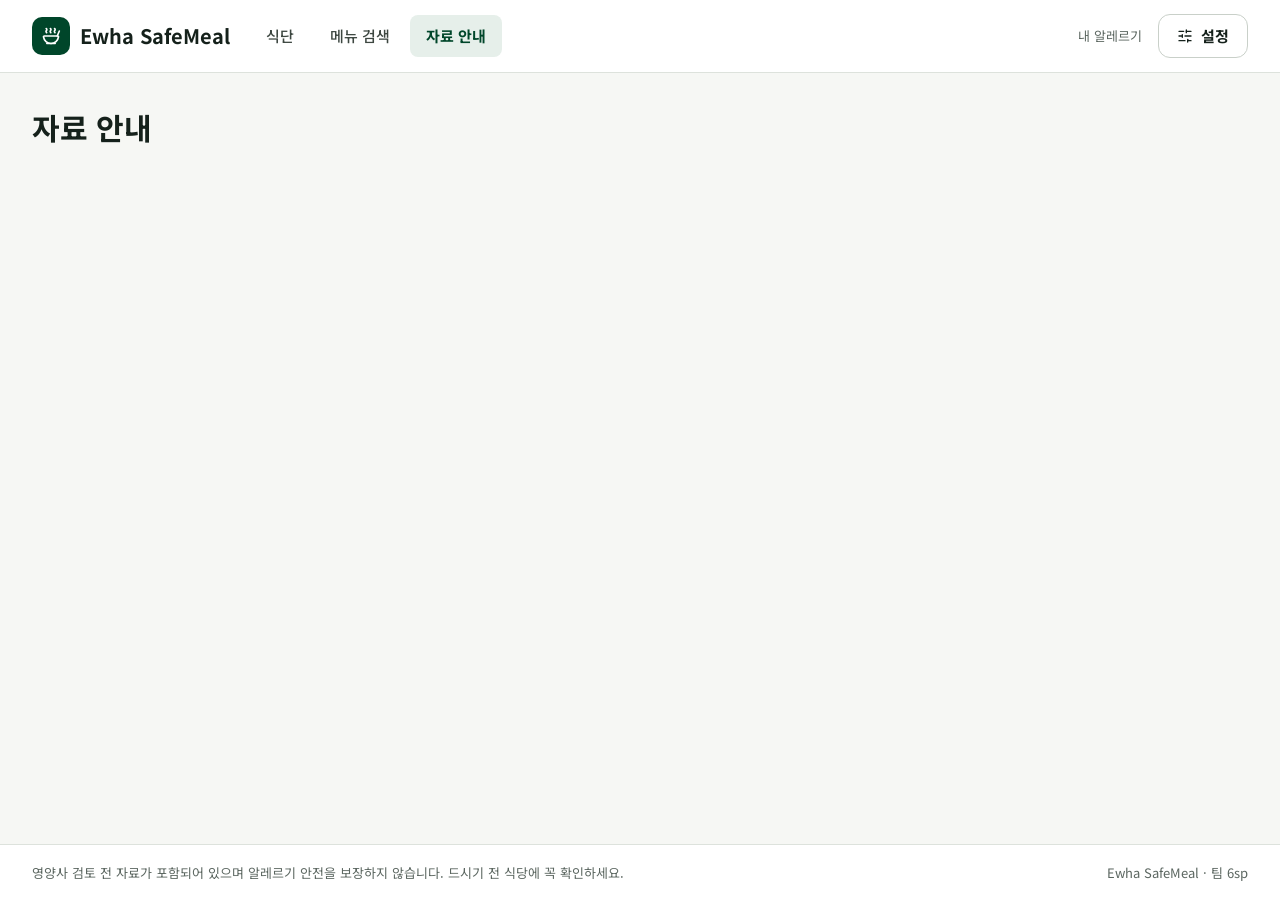
==== guide.html @ 63b0ab2f "feat: 공통 컴포넌트 및 페이지 기본 구조 추가" ====
<!DOCTYPE html>
<html lang="ko">
<head>
  <meta charset="UTF-8">
  <meta name="viewport" content="width=device-width, initial-scale=1.0">
  <title>자료 안내 | Ewha SafeMeal</title>
  <link rel="preconnect" href="https://fonts.googleapis.com">
  <link rel="preconnect" href="https://fonts.gstatic.com" crossorigin>
  <link href="https://fonts.googleapis.com/css2?family=Noto+Sans+KR:wght@400;500;700&display=swap" rel="stylesheet">
  <link rel="stylesheet" href="css/tokens.css">
  <link rel="stylesheet" href="css/base.css">
  <link rel="stylesheet" href="css/components.css">
  <!-- 이 페이지 전용 CSS가 필요하면: <link rel="stylesheet" href="css/pages/guide.css"> -->
</head>
<body>
  <!-- 담당: 이채은 (자료 안내) -->
  <main class="page container" id="app">
    <div class="page-head">
      <h1 class="page-title">자료 안내</h1>
    </div>
  </main>

  <script src="js/icons.js"></script>
  <script src="js/constants.js"></script>
  <script src="js/ui.js"></script>
  <script>UI.mountLayout({ active: 'guide' });</script>
  <!-- 이 페이지 전용 JS: <script src="js/pages/guide.js"></script> -->
</body>
</html>
---- css/tokens.css ----
/* =========================================================
   SafeMeal 디자인 토큰 (Figma: Ewha-SafeMeal-UI 기준)
   - 색상/글꼴/모서리/간격은 여기 값만 쓰고, 페이지 CSS에 hex를 직접 쓰지 마세요.
   ========================================================= */
:root {
  /* 브랜드 */
  --color-brand: #00462a;
  --color-brand-soft: #e6efea;
  --color-brand-border: #b7cfc2;

  /* 배경/면 */
  --color-bg: #f6f7f4;
  --color-surface: #ffffff;
  --color-surface-sub: #fbfcfa;
  --color-overlay: rgba(21, 33, 27, 0.6);

  /* 선 */
  --color-border: #dde2dc;
  --color-border-strong: #c9d0c9;
  --color-divider: #e9ece7;
  --color-control: #9aa39d;      /* 체크박스 테두리 */

  /* 글자 */
  --color-text: #15211b;
  --color-text-2: #3d4741;
  --color-text-3: #5b6660;

  /* 판정 상태 4가지 (포함 / 포함 가능 / 정보 부족 / 확인된 충돌 없음) */
  --status-contains-bg: #fdecec;
  --status-contains-border: #f3b8b8;
  --status-contains-fg: #a4161a;

  --status-may-bg: #fff1e0;
  --status-may-border: #f2c08a;
  --status-may-fg: #8a4500;

  --status-unknown-bg: #eef0ee;
  --status-unknown-border: #c9d0c9;
  --status-unknown-fg: #4a544e;

  --status-clear-bg: #e7f4ec;
  --status-clear-border: #b5dcc3;
  --status-clear-fg: #1b6b3a;

  /* 안내 박스 */
  --callout-info-bg: #eef4fb;
  --callout-info-border: #c9daf0;
  --callout-info-fg: #2b5a9e;
  --callout-warn-bg: #fff7ec;
  --callout-warn-border: #f2d3a8;
  --callout-danger-border-soft: #e7b3b3; /* 위험 버튼 테두리 */

  /* 글꼴 */
  --font-sans: "Noto Sans KR", -apple-system, BlinkMacSystemFont, "Apple SD Gothic Neo", sans-serif;

  /* 모서리 */
  --radius-sm: 8px;
  --radius-md: 10px;
  --radius-lg: 12px;
  --radius-xl: 16px;
  --radius-2xl: 20px;
  --radius-pill: 999px;

  /* 레이아웃 */
  --container: 1216px;
  --gutter: 24px;
  --header-h: 72px;
  --tabbar-h: 70px;
}

@media (max-width: 768px) {
  :root {
    --gutter: 16px;
    --header-h: 65px;
  }
}
---- css/base.css ----
/* =========================================================
   기본 스타일: reset, 레이아웃, 글자 크기 유틸
   ========================================================= */
*,
*::before,
*::after { box-sizing: border-box; }

html { -webkit-text-size-adjust: 100%; }

body {
  margin: 0;
  min-height: 100vh;
  display: flex;
  flex-direction: column;
  background: var(--color-bg);
  color: var(--color-text);
  font-family: var(--font-sans);
  font-size: 15px;
  line-height: 1.5;
  -webkit-font-smoothing: antialiased;
}

h1, h2, h3, h4, p, ul, ol { margin: 0; }
ul, ol { padding: 0; list-style: none; }
a { color: inherit; text-decoration: none; }
button, input, select { font: inherit; color: inherit; }
button { cursor: pointer; background: none; border: 0; padding: 0; }
img, svg { display: block; }

:focus-visible {
  outline: 3px solid var(--color-brand);
  outline-offset: 2px;
}

/* 화면에는 안 보이지만 스크린리더는 읽는 텍스트 */
.sr-only {
  position: absolute !important;
  width: 1px; height: 1px;
  padding: 0; margin: -1px;
  overflow: hidden; clip: rect(0 0 0 0);
  white-space: nowrap; border: 0;
}

/* ---------- 레이아웃 ---------- */
.container {
  width: 100%;
  max-width: calc(var(--container) + var(--gutter) * 2);
  margin: 0 auto;
  padding: 0 var(--gutter);
}

/* 각 페이지의 본문: <main class="page container"> */
.page {
  flex: 1;
  padding-top: 32px;
  padding-bottom: 56px;
}

.page-head { margin-bottom: 24px; }
.page-title { font-size: 30px; line-height: 45px; font-weight: 700; }
.page-desc { margin-top: 6px; font-size: 15px; color: var(--color-text-2); }

.stack   { display: flex; flex-direction: column; gap: var(--gap, 16px); }
.cluster { display: flex; flex-wrap: wrap; align-items: center; gap: var(--gap, 8px); }

/* ---------- 글자 유틸 ---------- */
.text-sm    { font-size: 13px; line-height: 19.5px; }
.text-xs    { font-size: 12px; line-height: 18px; }
.text-muted { color: var(--color-text-3); }

@media (max-width: 768px) {
  /* 모바일: 하단 탭바 높이만큼 여백 */
  body { padding-bottom: calc(var(--tabbar-h) + env(safe-area-inset-bottom)); }
  .page { padding-top: 16px; padding-bottom: 24px; }
  .page-title { font-size: 24px; line-height: 36px; }
  .page-desc { font-size: 14px; }
}
---- css/components.css ----
/* =========================================================
   SafeMeal 공통 컴포넌트
   - 각 블록 위 주석의 Figma 이름/노드로 원본을 찾을 수 있어요.
   - HTML은 js/ui.js의 함수가 만들어 줍니다. (components.html에서 예시 확인)
   ========================================================= */

.icon { flex-shrink: 0; }

/* ---------------------------------------------------------
   1. Header (Figma: "box: Ewha SafeMeal")
   --------------------------------------------------------- */
.site-header {
  position: sticky;
  top: 0;
  z-index: 50;
  background: var(--color-surface);
  border-bottom: 1px solid var(--color-border);
}
.site-header__inner {
  display: flex;
  align-items: center;
  gap: 20px;
  height: var(--header-h);
}
.brand {
  display: flex;
  align-items: center;
  gap: 10px;
  font-size: 20px;
  line-height: 30px;
  font-weight: 700;
  white-space: nowrap;
}
.brand__mark {
  display: grid;
  place-items: center;
  width: 38px;
  height: 38px;
  border-radius: var(--radius-md);
  background: var(--color-brand);
  color: #fff;
}
.site-nav { display: flex; gap: 4px; }
.site-nav__link {
  padding: 10px 16px;
  border-radius: var(--radius-sm);
  font-size: 15px;
  line-height: 22.5px;
  font-weight: 500;
  color: var(--color-text-2);
}
.site-nav__link:hover { background: var(--color-bg); }
.site-nav__link[aria-current="page"] {
  background: var(--color-brand-soft);
  color: var(--color-brand);
  font-weight: 700;
}
.site-header__right {
  margin-left: auto;
  display: flex;
  align-items: center;
  gap: 8px;
}
.my-allergens {
  display: flex;
  align-items: center;
  gap: 8px;
}
.my-allergens__label { font-size: 13px; color: var(--color-text-3); }
.my-allergens__list { display: flex; gap: 6px; }

/* 모바일 전용 설정 버튼 (Figma 모바일: "box: ⑤⑨") */
.settings-compact {
  display: none;
  align-items: center;
  gap: 6px;
  height: 40px;
  padding: 0 12px;
  border: 1px solid var(--color-border);
  border-radius: var(--radius-md);
  font-size: 13px;
  font-weight: 700;
}

@media (max-width: 768px) {
  .brand { font-size: 18px; line-height: 27px; }
  .brand__mark { width: 32px; height: 32px; }
  .site-nav,
  .my-allergens,
  .site-header__right > .btn { display: none; }
  .settings-compact { display: inline-flex; }
}

/* ---------------------------------------------------------
   2. Footer (Figma: "box: 영양사 검토 전 자료가 포함되어…")
   --------------------------------------------------------- */
.site-footer {
  background: var(--color-surface);
  border-top: 1px solid var(--color-border);
  font-size: 13px;
  line-height: 19.5px;
  color: var(--color-text-3);
}
.site-footer__inner {
  display: flex;
  justify-content: space-between;
  gap: 16px;
  padding-top: 18px;
  padding-bottom: 18px;
}
@media (max-width: 768px) {
  .site-footer__inner { flex-direction: column; gap: 4px; font-size: 12px; }
}

/* ---------------------------------------------------------
   3. 모바일 하단 탭바 (Figma 모바일: "box: 식단")
   --------------------------------------------------------- */
.tabbar { display: none; }
@media (max-width: 768px) {
  .tabbar {
    position: fixed;
    left: 0; right: 0; bottom: 0;
    z-index: 50;
    display: grid;
    grid-template-columns: repeat(3, 1fr);
    height: calc(var(--tabbar-h) + env(safe-area-inset-bottom));
    padding-bottom: env(safe-area-inset-bottom);
    background: var(--color-surface);
    border-top: 1px solid var(--color-border);
  }
  .tabbar__item {
    display: flex;
    flex-direction: column;
    align-items: center;
    gap: 1px;
    padding-top: 8px;
    font-size: 11.5px;
    line-height: 17px;
    font-weight: 500;
    color: var(--color-text-3);
  }
  .tabbar__item[aria-current="page"] { color: var(--color-brand); font-weight: 700; }
}

/* ---------------------------------------------------------
   4. Button / IconButton
   --------------------------------------------------------- */
.btn {
  display: inline-flex;
  align-items: center;
  justify-content: center;
  gap: 8px;
  height: 44px;
  padding: 0 18px;
  border: 1px solid transparent;
  border-radius: var(--radius-lg);
  font-size: 15px;
  line-height: 22.5px;
  font-weight: 700;
  white-space: nowrap;
  transition: filter .15s, background-color .15s;
}
.btn--lg { height: 48px; }
.btn--block { display: flex; width: 100%; }
.btn--primary   { background: var(--color-brand); border-color: var(--color-brand); color: #fff; }
.btn--secondary { background: var(--color-surface); border-color: var(--color-border-strong); color: var(--color-text); }
.btn--danger    { background: var(--color-surface); border-color: var(--callout-danger-border-soft); color: var(--status-contains-fg); }
.btn:hover { filter: brightness(0.96); }
.btn--primary:hover { filter: brightness(1.15); }
.btn:disabled { opacity: .45; cursor: not-allowed; filter: none; }

.icon-btn {
  display: inline-grid;
  place-items: center;
  width: 40px;
  height: 40px;
  border: 1px solid var(--color-border);
  border-radius: var(--radius-md);
  background: var(--color-surface);
  color: var(--color-text);
}
.icon-btn:hover { background: var(--color-bg); }

/* ---------------------------------------------------------
   5. Chip (중립 칩: 헤더의 "⑤ 대두", 상세의 "진선미관")
   --------------------------------------------------------- */
.chip {
  display: inline-flex;
  align-items: center;
  height: 29.5px;
  padding: 0 10px;
  border: 1px solid var(--color-border);
  border-radius: var(--radius-pill);
  background: var(--color-surface);
  font-size: 13px;
  line-height: 19.5px;
  font-weight: 700;
  color: var(--color-text-2);
  white-space: nowrap;
}

/* ---------------------------------------------------------
   6. StatusBadge 판정 배지 4종 (포함 / 포함 가능 / 정보 부족 / 확인된 충돌 없음)
   --------------------------------------------------------- */
.status-badge {
  display: inline-flex;
  align-items: center;
  gap: 6px;
  height: 29.5px;
  padding: 0 10px;
  border: 1px solid;
  border-radius: var(--radius-pill);
  font-size: 13px;
  line-height: 19.5px;
  font-weight: 700;
  white-space: nowrap;
}
.status-badge--contains { background: var(--status-contains-bg); border-color: var(--status-contains-border); color: var(--status-contains-fg); }
.status-badge--may      { background: var(--status-may-bg);      border-color: var(--status-may-border);      color: var(--status-may-fg); }
.status-badge--unknown  { background: var(--status-unknown-bg);  border-color: var(--status-unknown-border);  color: var(--status-unknown-fg); }
.status-badge--clear    { background: var(--status-clear-bg);    border-color: var(--status-clear-border);    color: var(--status-clear-fg); }

.status-legend { display: flex; flex-wrap: wrap; gap: 8px; }

/* ---------------------------------------------------------
   7. AllergenTag 성분 태그 (메뉴 상세의 "확정 / 포함 가능")
   --------------------------------------------------------- */
.allergen-tag {
  display: inline-flex;
  align-items: center;
  height: 29.5px;
  padding: 0 12px;
  border: 1px solid;
  border-radius: var(--radius-pill);
  font-size: 13px;
  line-height: 19.5px;
  font-weight: 700;
  white-space: nowrap;
}
/* 확정: 빨간 채움 */
.allergen-tag--confirmed { height: 27.5px; border-color: var(--status-contains-fg); background: var(--status-contains-fg); color: #fff; }
/* 포함 가능 + 내 알레르기 */
.allergen-tag--may { background: var(--status-may-bg); border-color: var(--status-may-border); color: var(--status-may-fg); }
/* 포함 가능이지만 내 알레르기 아님: 점선 */
.allergen-tag--may-other { background: var(--color-surface); border-color: var(--status-may-border); border-style: dashed; color: var(--status-may-fg); }

/* ---------------------------------------------------------
   8. SegmentedControl (식당 선택 "진선미관/신공학관", 모바일 "중식/석식")
   --------------------------------------------------------- */
.segmented {
  display: inline-flex;
  gap: 4px;
  padding: 4px;
  border: 1px solid var(--color-border);
  border-radius: var(--radius-lg);
  background: var(--color-surface);
}
.segmented__option {
  height: 38.5px;
  padding: 0 18px;
  border-radius: 9px;
  font-size: 15px;
  line-height: 22.5px;
  font-weight: 500;
  color: var(--color-text-2);
}
.segmented__option:hover { background: var(--color-bg); }
.segmented__option[aria-checked="true"] {
  background: var(--color-brand);
  color: #fff;
  font-weight: 700;
}

/* ---------------------------------------------------------
   9. DateStrip 주간 날짜 선택 (Figma: "box: 월" … + 화살표)
   --------------------------------------------------------- */
.date-strip { display: flex; gap: 8px; }
.date-strip__nav,
.date-strip__day {
  display: flex;
  flex-direction: column;
  align-items: center;
  justify-content: center;
  height: 68px;
  border: 1px solid var(--color-border);
  border-radius: var(--radius-lg);
  background: var(--color-surface);
  color: var(--color-text);
}
.date-strip__nav { width: 44px; }
.date-strip__nav:disabled { color: var(--color-border-strong); cursor: not-allowed; }
.date-strip__day { width: 84px; gap: 2px; font-weight: 700; }
.date-strip__day:hover { border-color: var(--color-border-strong); }
.date-strip__dow { font-size: 12px; line-height: 18px; }
.date-strip__num { font-size: 20px; line-height: 22px; }
.date-strip__dot { width: 6px; height: 6px; margin-top: 4px; border-radius: 3px; background: var(--color-brand); }
.date-strip__empty { font-size: 10px; line-height: 15px; font-weight: 400; color: var(--color-text-3); white-space: nowrap; letter-spacing: -0.3px; }
.date-strip__day[aria-pressed="true"] { background: var(--color-brand); border-color: var(--color-brand); color: #fff; }
.date-strip__day[aria-pressed="true"] .date-strip__dot { background: #fff; }
.date-strip__day[aria-pressed="true"] .date-strip__empty { color: rgba(255,255,255,.8); }

@media (max-width: 768px) {
  .date-strip { gap: 8px; width: 100%; }
  .date-strip__nav { width: 40px; height: 64px; flex-shrink: 0; }
  .date-strip__day { flex: 1; width: auto; min-width: 0; height: 64px; }
  .date-strip__num { font-size: 18px; line-height: 20px; }
}

/* ---------------------------------------------------------
   10. MenuItem 메뉴 한 줄 (Figma: "box: 잡곡밥")
   --------------------------------------------------------- */
.menu-item {
  display: flex;
  align-items: center;
  gap: 12px;
  width: 100%;
  min-height: 71.5px;
  padding: 12px 18px 12px 16px;
  border: 1px solid var(--color-divider);
  border-radius: var(--radius-lg);
  background: var(--color-surface-sub);
  text-align: left;
}
.menu-item:hover { border-color: var(--color-border-strong); background: var(--color-surface); }
.menu-item__text { flex: 1; min-width: 0; }
.menu-item__name,
.menu-item__desc { display: block; }
.menu-item__name { font-size: 16px; line-height: 24px; font-weight: 700; color: var(--color-text); }
.menu-item__desc { font-size: 13px; line-height: 19.5px; color: var(--color-text-3); }
.menu-item__chevron { color: var(--color-text-3); }

/* ---------------------------------------------------------
   11. MealCard 끼니 카드 (Figma: "box: 중식" / "box: 석식")
   --------------------------------------------------------- */
.meal-card {
  padding: 24px;
  border: 1px solid var(--color-border);
  border-radius: var(--radius-2xl);
  background: var(--color-surface);
}
.meal-card__head {
  display: flex;
  align-items: center;
  flex-wrap: wrap;
  gap: 12px;
  margin-bottom: 14px;
}
.meal-card__title { font-size: 20px; line-height: 30px; font-weight: 700; margin-right: auto; }
.meal-card__summary { display: flex; flex-wrap: wrap; gap: 6px; }
.meal-card__list { display: flex; flex-direction: column; gap: 8px; }
.meal-card__empty { padding: 24px 0; text-align: center; color: var(--color-text-3); font-size: 14px; }

/* 중식·석식 2단 배치용 */
.meal-grid {
  display: grid;
  grid-template-columns: repeat(2, minmax(0, 1fr));
  gap: 24px;
  align-items: start;
}

@media (max-width: 768px) {
  .meal-grid { grid-template-columns: 1fr; gap: 16px; }
  .meal-card { padding: 0; border-radius: var(--radius-xl); overflow: hidden; }
  .meal-card__head { margin: 0; padding: 14px; border-bottom: 1px solid var(--color-divider); }
  .meal-card--tabbed .meal-card__title { display: none; }
  .meal-card__list { gap: 0; }
  .menu-item {
    min-height: 54.5px;
    padding: 12px 14px;
    border: 0;
    border-bottom: 1px solid var(--color-divider);
    border-radius: 0;
    background: var(--color-surface);
  }
  .menu-item:last-child { border-bottom: 0; }
  .menu-item__name { font-size: 15px; line-height: 22.5px; }
  .menu-item__desc,
  .menu-item__chevron { display: none; }
}

/* ---------------------------------------------------------
   12. Callout 안내 박스 (출처 · 경고 · 설정 유도 · 저장 안내)
   --------------------------------------------------------- */
.callout {
  display: flex;
  align-items: flex-start;
  gap: 14px;
  padding: 16px 20px;
  border: 1px solid;
  border-radius: var(--radius-xl);
}
.callout__icon { margin-top: 1px; }
.callout__body { flex: 1; min-width: 0; }
.callout__title { font-size: 15px; line-height: 22.5px; font-weight: 700; color: var(--color-text); }
.callout__text { margin-top: 2px; font-size: 14px; line-height: 21px; color: var(--color-text-2); }
.callout__action { align-self: center; flex-shrink: 0; }

.callout--info   { background: var(--callout-info-bg);   border-color: var(--callout-info-border);   }
.callout--info   .callout__icon { color: var(--callout-info-fg); }
.callout--warn   { background: var(--callout-warn-bg);   border-color: var(--callout-warn-border);   }
.callout--warn   .callout__icon { color: var(--status-may-fg); }
.callout--danger { background: var(--status-contains-bg); border-color: var(--status-contains-border); }
.callout--danger .callout__icon { color: var(--status-contains-fg); }
.callout--brand  { background: var(--color-brand-soft);  border-color: var(--color-brand-border);  }
.callout--brand  .callout__icon { color: var(--color-brand); }

/* 작은 회색 메모 (Figma: "로그인 없이 이 기기의 이 브라우저에만 저장") */
.callout--note {
  gap: 6px;
  padding: 12px 14px;
  border: 0;
  border-radius: var(--radius-lg);
  background: var(--color-bg);
}
.callout--note .callout__icon { color: var(--color-text-3); margin-top: 2px; }
.callout--note .callout__text { margin: 0; font-size: 13px; line-height: 19.5px; }

@media (max-width: 768px) {
  .callout { flex-wrap: wrap; }
  .callout__action { width: 100%; }
  .callout__action .btn { width: 100%; }
}

/* ---------------------------------------------------------
   13. CheckTile 알레르기 선택 체크박스 (Figma: "box: ① 난류")
   --------------------------------------------------------- */
.check-grid {
  display: grid;
  grid-template-columns: repeat(2, minmax(0, 1fr));
  gap: 8px;
}
.check-tile {
  position: relative;
  display: flex;
  align-items: center;
  gap: 10px;
  height: 48px;
  padding: 0 14px;
  border: 1px solid var(--color-border);
  border-radius: var(--radius-lg);
  background: var(--color-surface);
  font-size: 15px;
  font-weight: 500;
  cursor: pointer;
  user-select: none;
}
.check-tile:hover { border-color: var(--color-border-strong); }
.check-tile input { position: absolute; opacity: 0; pointer-events: none; }
.check-tile__box {
  display: grid;
  place-items: center;
  width: 20px;
  height: 20px;
  border: 2px solid var(--color-control);
  border-radius: 6px;
  color: transparent;
}
.check-tile:has(input:checked) {
  border: 2px solid var(--color-brand);
  padding: 0 13px;
  background: var(--color-brand-soft);
  font-weight: 700;
}
.check-tile:has(input:checked) .check-tile__box {
  border-color: var(--color-brand);
  background: var(--color-brand);
  color: #fff;
}
.check-tile:has(input:focus-visible) { outline: 3px solid var(--color-brand); outline-offset: 2px; }

/* ---------------------------------------------------------
   14. 상세 화면용 행 (JudgeRow: "⑤ 대두 | 설명 | 배지", InfoRow: "출처 | 값")
   --------------------------------------------------------- */
.section-label { font-size: 15px; line-height: 22.5px; font-weight: 700; margin-bottom: 4px; }

.judge-row {
  display: grid;
  grid-template-columns: 122px 1fr auto;
  align-items: center;
  gap: 8px;
  min-height: 54.5px;
  border-top: 1px solid var(--color-divider);
}
.judge-row__name { font-size: 15px; font-weight: 700; }
.judge-row__desc { font-size: 14px; line-height: 21px; color: var(--color-text-2); }

.info-row {
  display: grid;
  grid-template-columns: 136px 1fr;
  gap: 8px;
  padding: 10px 0;
  border-top: 1px solid var(--color-divider);
  font-size: 14px;
  line-height: 21px;
}
.info-row__label { color: var(--color-text-3); }

.tag-row {
  display: grid;
  grid-template-columns: 104px 1fr;
  align-items: center;
  gap: 8px;
  padding: 4px 0;
}
.tag-row__label { font-size: 13px; color: var(--color-text-3); }
.tag-row__tags { display: flex; flex-wrap: wrap; gap: 6px; }

@media (max-width: 768px) {
  .judge-row { grid-template-columns: 96px 1fr auto; }
  .info-row { grid-template-columns: 104px 1fr; }
}

/* ---------------------------------------------------------
   15. Sheet: 데스크톱 모달 ↔ 모바일 바텀시트 / 오른쪽 패널
   (Figma: "05 메뉴 상세 (모달)", "bottom sheet", "08 내 알레르기 설정 (패널)")
   --------------------------------------------------------- */
.sheet-overlay {
  position: fixed;
  inset: 0;
  z-index: 100;
  display: flex;
  align-items: center;
  justify-content: center;
  padding: 24px;
  background: var(--color-overlay);
  animation: sm-fade .15s ease-out;
}
.sheet {
  position: relative;
  width: 100%;
  max-width: 640px;
  max-height: calc(100vh - 48px);
  overflow-y: auto;
  padding: 28px 32px 32px;
  border-radius: var(--radius-2xl);
  background: var(--color-surface);
  animation: sm-pop .18s ease-out;
}
.sheet__handle { display: none; }
.sheet__close { position: absolute; top: 20px; right: 20px; }
.sheet__meta { display: flex; flex-wrap: wrap; gap: 6px; padding-right: 48px; }
.sheet__title { margin-top: 10px; font-size: 30px; line-height: 45px; font-weight: 700; }
.sheet__body > * + * { margin-top: 20px; }
.sheet__footnote { font-size: 12.5px; line-height: 18.75px; color: var(--color-text-3); }
.sheet__actions { display: flex; gap: 8px; }

/* 오른쪽 패널 */
.sheet-overlay--panel { justify-content: flex-end; padding: 0; }
.sheet--panel {
  max-width: 600px;
  height: 100%;
  max-height: none;
  border-radius: 0;
  animation: sm-slide-left .2s ease-out;
}

@media (max-width: 768px) {
  .sheet-overlay { align-items: flex-end; padding: 0; }
  .sheet,
  .sheet--panel {
    max-width: none;
    height: auto;
    max-height: 90vh;
    padding: 28px 20px calc(20px + env(safe-area-inset-bottom));
    border-radius: var(--radius-2xl) var(--radius-2xl) 0 0;
    animation: sm-slide-up .2s ease-out;
  }
  .sheet__handle {
    display: block;
    position: absolute;
    top: 10px; left: 50%;
    width: 40px; height: 4px;
    margin-left: -20px;
    border-radius: 2px;
    background: var(--color-border-strong);
  }
  .sheet__close { display: none; }      /* 모바일은 하단 '닫기' 버튼으로 */
  .sheet__meta { padding-right: 0; }
  .sheet__title { font-size: 24px; line-height: 36px; }
  .sheet__actions .btn { flex: 1; height: 48px; }
}

@keyframes sm-fade        { from { opacity: 0; } }
@keyframes sm-pop         { from { opacity: 0; transform: translateY(8px) scale(.98); } }
@keyframes sm-slide-up    { from { transform: translateY(100%); } }
@keyframes sm-slide-left  { from { transform: translateX(100%); } }

@media (prefers-reduced-motion: reduce) {
  .sheet-overlay, .sheet { animation: none; }
}

body.is-sheet-open { overflow: hidden; }
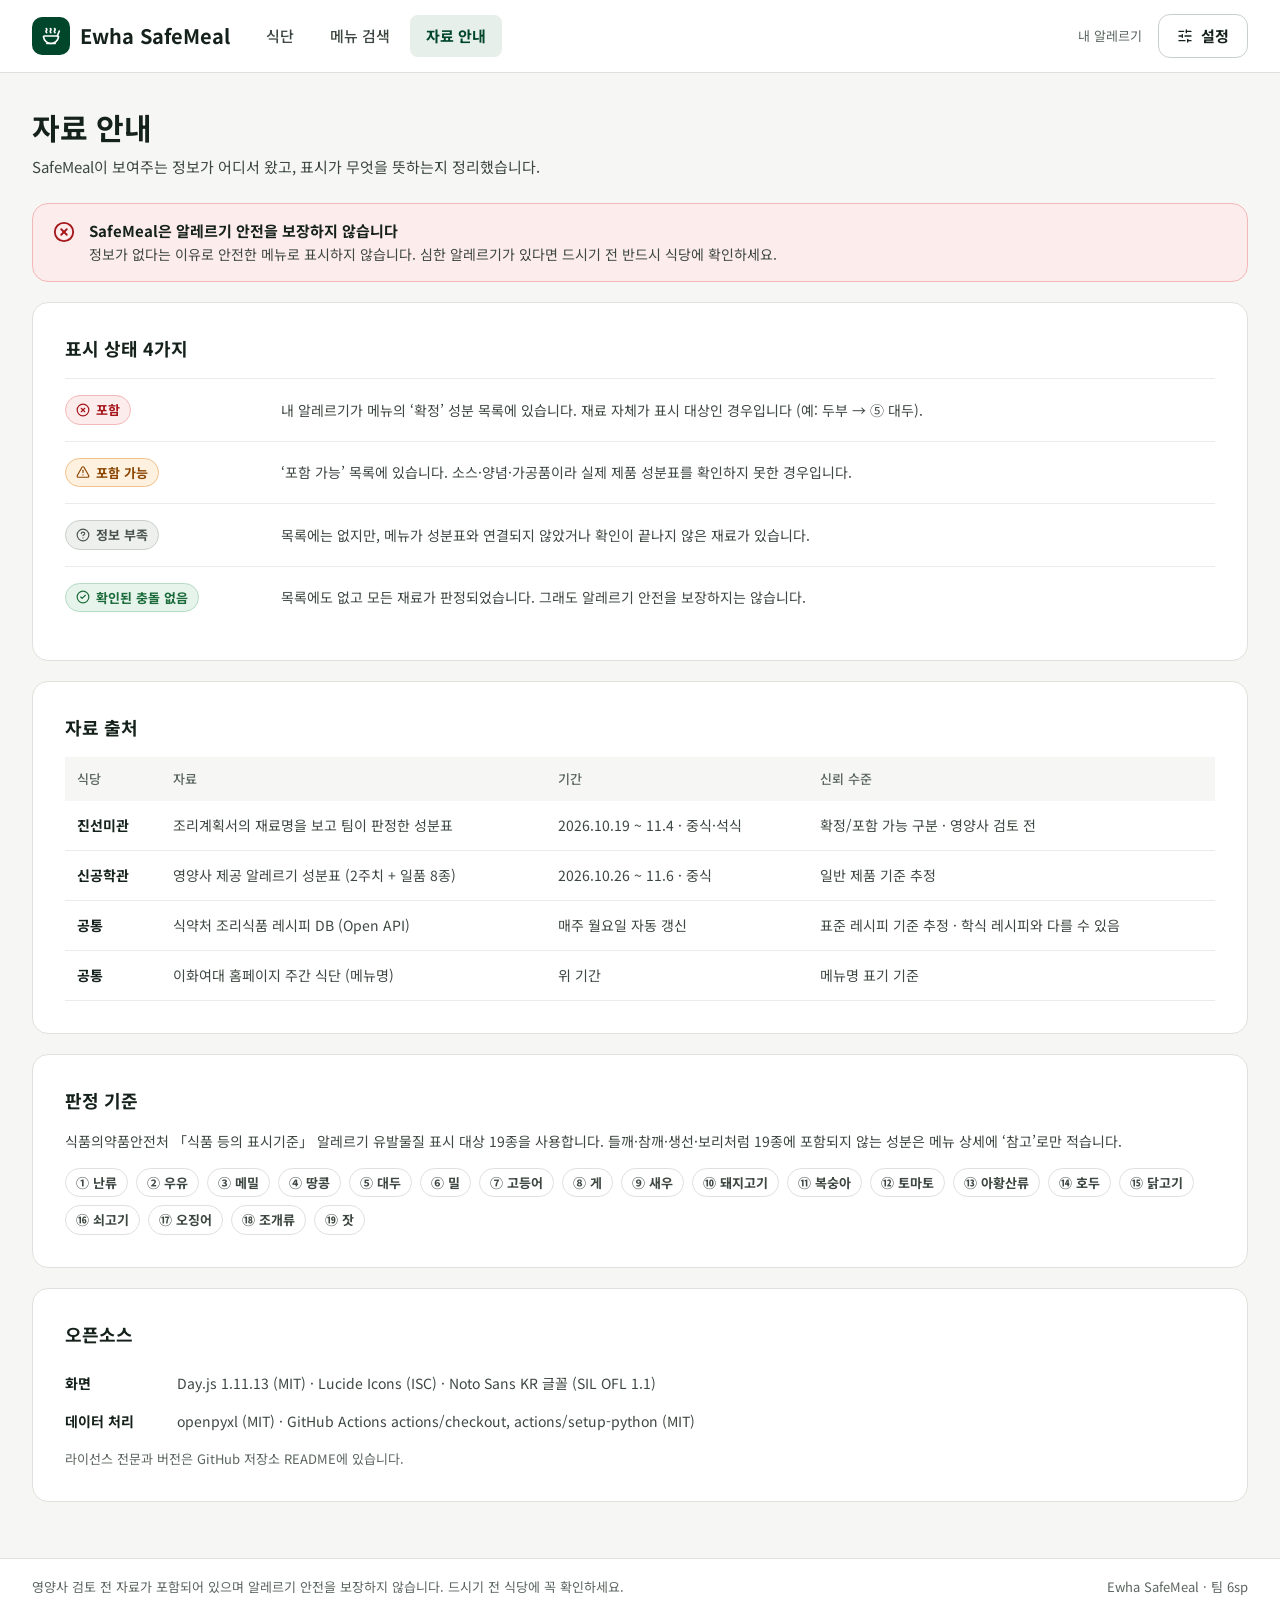
==== commit d38d5866: "feat: 자료 안내 화면 및 반응형 스타일 추가" ====
--- a/guide.html
+++ b/guide.html
@@ -10,13 +10,90 @@
   <link rel="stylesheet" href="css/tokens.css">
   <link rel="stylesheet" href="css/base.css">
   <link rel="stylesheet" href="css/components.css">
-  <!-- 이 페이지 전용 CSS가 필요하면: <link rel="stylesheet" href="css/pages/guide.css"> -->
+  <link rel="stylesheet" href="css/pages/settings.css">
+  <!-- 자료 안내 화면 전용 CSS (이채은) -->
+  <link rel="stylesheet" href="css/pages/guide.css">
 </head>
 <body>
   <!-- 담당: 이채은 (자료 안내) -->
   <main class="page container" id="app">
     <div class="page-head">
       <h1 class="page-title">자료 안내</h1>
+      <p class="page-desc">SafeMeal이 보여주는 정보가 어디서 왔고, 표시가 무엇을 뜻하는지 정리했습니다.</p>
+    </div>
+
+    <!-- 경고 박스, 상태 목록, 알레르기 칩은 js/pages/guide.js가 채움 -->
+    <div class="guide">
+      <div id="guide-warning"></div>
+
+      <section class="guide-card" aria-labelledby="guide-status-title">
+        <h2 class="guide-card__title" id="guide-status-title">표시 상태 4가지</h2>
+        <ul class="status-list" id="guide-status-list"></ul>
+      </section>
+
+      <section class="guide-card" aria-labelledby="guide-source-title">
+        <h2 class="guide-card__title" id="guide-source-title">자료 출처</h2>
+        <table class="source-table">
+          <thead>
+            <tr>
+              <th scope="col">식당</th>
+              <th scope="col">자료</th>
+              <th scope="col">기간</th>
+              <th scope="col">신뢰 수준</th>
+            </tr>
+          </thead>
+          <tbody>
+            <tr>
+              <td data-label="식당">진선미관</td>
+              <td data-label="자료">조리계획서의 재료명을 보고 팀이 판정한 성분표</td>
+              <td data-label="기간">2026.10.19 ~ 11.4 · 중식·석식</td>
+              <td data-label="신뢰 수준">확정/포함 가능 구분 · 영양사 검토 전</td>
+            </tr>
+            <tr>
+              <td data-label="식당">신공학관</td>
+              <td data-label="자료">영양사 제공 알레르기 성분표 (2주치 + 일품 8종)</td>
+              <td data-label="기간">2026.10.26 ~ 11.6 · 중식</td>
+              <td data-label="신뢰 수준">일반 제품 기준 추정</td>
+            </tr>
+            <tr>
+              <td data-label="식당">공통</td>
+              <td data-label="자료">식약처 조리식품 레시피 DB (Open API)</td>
+              <td data-label="기간">매주 월요일 자동 갱신</td>
+              <td data-label="신뢰 수준">표준 레시피 기준 추정 · 학식 레시피와 다를 수 있음</td>
+            </tr>
+            <tr>
+              <td data-label="식당">공통</td>
+              <td data-label="자료">이화여대 홈페이지 주간 식단 (메뉴명)</td>
+              <td data-label="기간">위 기간</td>
+              <td data-label="신뢰 수준">메뉴명 표기 기준</td>
+            </tr>
+          </tbody>
+        </table>
+      </section>
+
+      <section class="guide-card" aria-labelledby="guide-rule-title">
+        <h2 class="guide-card__title" id="guide-rule-title">판정 기준</h2>
+        <p class="guide-card__text">
+          식품의약품안전처 「식품 등의 표시기준」 알레르기 유발물질 표시 대상 19종을 사용합니다.
+          들깨·참깨·생선·보리처럼 19종에 포함되지 않는 성분은 메뉴 상세에 ‘참고’로만 적습니다.
+        </p>
+        <div class="cluster allergen-chips" id="guide-allergens"></div>
+      </section>
+
+      <section class="guide-card" aria-labelledby="guide-oss-title">
+        <h2 class="guide-card__title" id="guide-oss-title">오픈소스</h2>
+        <dl class="oss-list">
+          <div class="oss-list__row">
+            <dt>화면</dt>
+            <dd>Day.js 1.11.13 (MIT) · Lucide Icons (ISC) · Noto Sans KR 글꼴 (SIL OFL 1.1)</dd>
+          </div>
+          <div class="oss-list__row">
+            <dt>데이터 처리</dt>
+            <dd>openpyxl (MIT) · GitHub Actions actions/checkout, actions/setup-python (MIT)</dd>
+          </div>
+        </dl>
+        <p class="guide-card__text oss-list__note">라이선스 전문과 버전은 GitHub 저장소 README에 있습니다.</p>
+      </section>
     </div>
   </main>
 
@@ -24,6 +101,8 @@
   <script src="js/constants.js"></script>
   <script src="js/ui.js"></script>
   <script>UI.mountLayout({ active: 'guide' });</script>
-  <!-- 이 페이지 전용 JS: <script src="js/pages/guide.js"></script> -->
+  <script src="js/pages/settings.js"></script>
+  <!-- 자료 안내 화면 전용 JS (이채은) -->
+  <script src="js/pages/guide.js"></script>
 </body>
 </html>
--- a/css/tokens.css
+++ b/css/tokens.css
@@ -63,14 +63,14 @@
 
   /* 레이아웃 */
   --container: 1216px;
-  --gutter: 24px;
+  --gutter: 1.5rem;   /* 24px */
   --header-h: 72px;
   --tabbar-h: 70px;
 }
 
 @media (max-width: 768px) {
   :root {
-    --gutter: 16px;
+    --gutter: 1rem;     /* 16px */
     --header-h: 65px;
   }
 }
--- a/css/base.css
+++ b/css/base.css
@@ -15,7 +15,7 @@
   background: var(--color-bg);
   color: var(--color-text);
   font-family: var(--font-sans);
-  font-size: 15px;
+  font-size: 0.9375rem; /* 15px */
   line-height: 1.5;
   -webkit-font-smoothing: antialiased;
 }
@@ -26,6 +26,7 @@
 button, input, select { font: inherit; color: inherit; }
 button { cursor: pointer; background: none; border: 0; padding: 0; }
 img, svg { display: block; }
+img, video { max-width: 100%; height: auto; }
 
 :focus-visible {
   outline: 3px solid var(--color-brand);
@@ -52,26 +53,26 @@
 /* 각 페이지의 본문: <main class="page container"> */
 .page {
   flex: 1;
-  padding-top: 32px;
-  padding-bottom: 56px;
+  padding-top: 2rem;
+  padding-bottom: 3.5rem;
 }
 
-.page-head { margin-bottom: 24px; }
-.page-title { font-size: 30px; line-height: 45px; font-weight: 700; }
-.page-desc { margin-top: 6px; font-size: 15px; color: var(--color-text-2); }
+.page-head { margin-bottom: 1.5rem; }
+.page-title { font-size: 1.875rem; line-height: 1.5; font-weight: 700; } /* 30px */
+.page-desc { margin-top: 0.375rem; font-size: 0.9375rem; color: var(--color-text-2); }
 
 .stack   { display: flex; flex-direction: column; gap: var(--gap, 16px); }
 .cluster { display: flex; flex-wrap: wrap; align-items: center; gap: var(--gap, 8px); }
 
 /* ---------- 글자 유틸 ---------- */
-.text-sm    { font-size: 13px; line-height: 19.5px; }
-.text-xs    { font-size: 12px; line-height: 18px; }
+.text-sm    { font-size: 0.8125rem; line-height: 1.5; } /* 13px */
+.text-xs    { font-size: 0.75rem; line-height: 1.5; }   /* 12px */
 .text-muted { color: var(--color-text-3); }
 
 @media (max-width: 768px) {
   /* 모바일: 하단 탭바 높이만큼 여백 */
   body { padding-bottom: calc(var(--tabbar-h) + env(safe-area-inset-bottom)); }
-  .page { padding-top: 16px; padding-bottom: 24px; }
-  .page-title { font-size: 24px; line-height: 36px; }
-  .page-desc { font-size: 14px; }
+  .page { padding-top: 1rem; padding-bottom: 1.5rem; }
+  .page-title { font-size: 1.5rem; }   /* 24px */
+  .page-desc { font-size: 0.875rem; }  /* 14px */
 }
--- a/css/components.css
+++ b/css/components.css
@@ -19,14 +19,14 @@
 .site-header__inner {
   display: flex;
   align-items: center;
-  gap: 20px;
+  gap: 1.25rem;
   height: var(--header-h);
 }
 .brand {
   display: flex;
   align-items: center;
-  gap: 10px;
-  font-size: 20px;
+  gap: 0.625rem;
+  font-size: 1.25rem;
   line-height: 30px;
   font-weight: 700;
   white-space: nowrap;
@@ -40,11 +40,12 @@
   background: var(--color-brand);
   color: #fff;
 }
-.site-nav { display: flex; gap: 4px; }
+.site-nav { display: flex; gap: 0.25rem; flex-shrink: 0; }
 .site-nav__link {
-  padding: 10px 16px;
+  white-space: nowrap;
+  padding: 0.625rem 1rem;
   border-radius: var(--radius-sm);
-  font-size: 15px;
+  font-size: 0.9375rem;
   line-height: 22.5px;
   font-weight: 500;
   color: var(--color-text-2);
@@ -59,31 +60,53 @@
   margin-left: auto;
   display: flex;
   align-items: center;
-  gap: 8px;
+  gap: 0.5rem;
+  min-width: 0;
 }
 .my-allergens {
   display: flex;
   align-items: center;
-  gap: 8px;
-}
-.my-allergens__label { font-size: 13px; color: var(--color-text-3); }
-.my-allergens__list { display: flex; gap: 6px; }
+  gap: 0.5rem;
+}
+.my-allergens__label { font-size: 0.8125rem; color: var(--color-text-3); white-space: nowrap; }
+.my-allergens__list { display: flex; gap: 0.375rem; }
 
 /* 모바일 전용 설정 버튼 (Figma 모바일: "box: ⑤⑨") */
 .settings-compact {
   display: none;
   align-items: center;
-  gap: 6px;
+  gap: 0.375rem;
   height: 40px;
-  padding: 0 12px;
+  padding: 0 0.75rem;
   border: 1px solid var(--color-border);
   border-radius: var(--radius-md);
-  font-size: 13px;
-  font-weight: 700;
-}
-
-@media (max-width: 768px) {
-  .brand { font-size: 18px; line-height: 27px; }
+  font-size: 0.8125rem;
+  font-weight: 700;
+  min-width: 0;
+  max-width: 100%;
+}
+/* 알레르기 번호가 많아도 버튼 밖으로 넘치지 않게 (전체 목록은 설정 패널에서 확인) */
+.settings-compact > span {
+  min-width: 0;
+  overflow: hidden;
+  text-overflow: ellipsis;
+  white-space: nowrap;
+}
+
+/* 태블릿(769~1023px) 또는 알레르기 5개 이상: 칩 목록 대신 번호 버튼으로 표시
+   → 로고 + 메뉴 3개 + 칩이 한 줄에 다 안 들어가 헤더가 넘치는 문제 방지 */
+.site-header[data-many-allergens] .my-allergens,
+.site-header[data-many-allergens] .site-header__right > .btn { display: none; }
+.site-header[data-many-allergens] .settings-compact { display: inline-flex; }
+
+@media (min-width: 769px) and (max-width: 1023px) {
+  .my-allergens,
+  .site-header__right > .btn { display: none; }
+  .settings-compact { display: inline-flex; }
+}
+
+@media (max-width: 768px) {
+  .brand { font-size: 1.125rem; line-height: 27px; }
   .brand__mark { width: 32px; height: 32px; }
   .site-nav,
   .my-allergens,
@@ -97,19 +120,19 @@
 .site-footer {
   background: var(--color-surface);
   border-top: 1px solid var(--color-border);
-  font-size: 13px;
+  font-size: 0.8125rem;
   line-height: 19.5px;
   color: var(--color-text-3);
 }
 .site-footer__inner {
   display: flex;
   justify-content: space-between;
-  gap: 16px;
-  padding-top: 18px;
-  padding-bottom: 18px;
-}
-@media (max-width: 768px) {
-  .site-footer__inner { flex-direction: column; gap: 4px; font-size: 12px; }
+  gap: 1rem;
+  padding-top: 1.125rem;
+  padding-bottom: 1.125rem;
+}
+@media (max-width: 768px) {
+  .site-footer__inner { flex-direction: column; gap: 0.25rem; font-size: 0.75rem; }
 }
 
 /* ---------------------------------------------------------
@@ -132,9 +155,9 @@
     display: flex;
     flex-direction: column;
     align-items: center;
-    gap: 1px;
-    padding-top: 8px;
-    font-size: 11.5px;
+    gap: 0.0625rem;
+    padding-top: 0.5rem;
+    font-size: 0.71875rem;
     line-height: 17px;
     font-weight: 500;
     color: var(--color-text-3);
@@ -149,12 +172,12 @@
   display: inline-flex;
   align-items: center;
   justify-content: center;
-  gap: 8px;
+  gap: 0.5rem;
   height: 44px;
-  padding: 0 18px;
+  padding: 0 1.125rem;
   border: 1px solid transparent;
   border-radius: var(--radius-lg);
-  font-size: 15px;
+  font-size: 0.9375rem;
   line-height: 22.5px;
   font-weight: 700;
   white-space: nowrap;
@@ -188,11 +211,11 @@
   display: inline-flex;
   align-items: center;
   height: 29.5px;
-  padding: 0 10px;
+  padding: 0 0.625rem;
   border: 1px solid var(--color-border);
   border-radius: var(--radius-pill);
   background: var(--color-surface);
-  font-size: 13px;
+  font-size: 0.8125rem;
   line-height: 19.5px;
   font-weight: 700;
   color: var(--color-text-2);
@@ -205,12 +228,12 @@
 .status-badge {
   display: inline-flex;
   align-items: center;
-  gap: 6px;
+  gap: 0.375rem;
   height: 29.5px;
-  padding: 0 10px;
+  padding: 0 0.625rem;
   border: 1px solid;
   border-radius: var(--radius-pill);
-  font-size: 13px;
+  font-size: 0.8125rem;
   line-height: 19.5px;
   font-weight: 700;
   white-space: nowrap;
@@ -220,7 +243,7 @@
 .status-badge--unknown  { background: var(--status-unknown-bg);  border-color: var(--status-unknown-border);  color: var(--status-unknown-fg); }
 .status-badge--clear    { background: var(--status-clear-bg);    border-color: var(--status-clear-border);    color: var(--status-clear-fg); }
 
-.status-legend { display: flex; flex-wrap: wrap; gap: 8px; }
+.status-legend { display: flex; flex-wrap: wrap; gap: 0.5rem; }
 
 /* ---------------------------------------------------------
    7. AllergenTag 성분 태그 (메뉴 상세의 "확정 / 포함 가능")
@@ -229,10 +252,10 @@
   display: inline-flex;
   align-items: center;
   height: 29.5px;
-  padding: 0 12px;
+  padding: 0 0.75rem;
   border: 1px solid;
   border-radius: var(--radius-pill);
-  font-size: 13px;
+  font-size: 0.8125rem;
   line-height: 19.5px;
   font-weight: 700;
   white-space: nowrap;
@@ -249,17 +272,17 @@
    --------------------------------------------------------- */
 .segmented {
   display: inline-flex;
-  gap: 4px;
-  padding: 4px;
+  gap: 0.25rem;
+  padding: 0.25rem;
   border: 1px solid var(--color-border);
   border-radius: var(--radius-lg);
   background: var(--color-surface);
 }
 .segmented__option {
   height: 38.5px;
-  padding: 0 18px;
+  padding: 0 1.125rem;
   border-radius: 9px;
-  font-size: 15px;
+  font-size: 0.9375rem;
   line-height: 22.5px;
   font-weight: 500;
   color: var(--color-text-2);
@@ -274,7 +297,7 @@
 /* ---------------------------------------------------------
    9. DateStrip 주간 날짜 선택 (Figma: "box: 월" … + 화살표)
    --------------------------------------------------------- */
-.date-strip { display: flex; gap: 8px; }
+.date-strip { display: flex; gap: 0.5rem; }
 .date-strip__nav,
 .date-strip__day {
   display: flex;
@@ -289,21 +312,21 @@
 }
 .date-strip__nav { width: 44px; }
 .date-strip__nav:disabled { color: var(--color-border-strong); cursor: not-allowed; }
-.date-strip__day { width: 84px; gap: 2px; font-weight: 700; }
+.date-strip__day { width: 84px; gap: 0.125rem; font-weight: 700; }
 .date-strip__day:hover { border-color: var(--color-border-strong); }
-.date-strip__dow { font-size: 12px; line-height: 18px; }
-.date-strip__num { font-size: 20px; line-height: 22px; }
-.date-strip__dot { width: 6px; height: 6px; margin-top: 4px; border-radius: 3px; background: var(--color-brand); }
-.date-strip__empty { font-size: 10px; line-height: 15px; font-weight: 400; color: var(--color-text-3); white-space: nowrap; letter-spacing: -0.3px; }
+.date-strip__dow { font-size: 0.75rem; line-height: 18px; }
+.date-strip__num { font-size: 1.25rem; line-height: 22px; }
+.date-strip__dot { width: 6px; height: 6px; margin-top: 0.25rem; border-radius: 3px; background: var(--color-brand); }
+.date-strip__empty { font-size: 0.625rem; line-height: 15px; font-weight: 400; color: var(--color-text-3); white-space: nowrap; letter-spacing: -0.3px; }
 .date-strip__day[aria-pressed="true"] { background: var(--color-brand); border-color: var(--color-brand); color: #fff; }
 .date-strip__day[aria-pressed="true"] .date-strip__dot { background: #fff; }
 .date-strip__day[aria-pressed="true"] .date-strip__empty { color: rgba(255,255,255,.8); }
 
 @media (max-width: 768px) {
-  .date-strip { gap: 8px; width: 100%; }
+  .date-strip { gap: 0.5rem; width: 100%; }
   .date-strip__nav { width: 40px; height: 64px; flex-shrink: 0; }
   .date-strip__day { flex: 1; width: auto; min-width: 0; height: 64px; }
-  .date-strip__num { font-size: 18px; line-height: 20px; }
+  .date-strip__num { font-size: 1.125rem; line-height: 20px; }
 }
 
 /* ---------------------------------------------------------
@@ -312,10 +335,10 @@
 .menu-item {
   display: flex;
   align-items: center;
-  gap: 12px;
+  gap: 0.75rem;
   width: 100%;
   min-height: 71.5px;
-  padding: 12px 18px 12px 16px;
+  padding: 0.75rem 1.125rem 0.75rem 1rem;
   border: 1px solid var(--color-divider);
   border-radius: var(--radius-lg);
   background: var(--color-surface-sub);
@@ -325,15 +348,15 @@
 .menu-item__text { flex: 1; min-width: 0; }
 .menu-item__name,
 .menu-item__desc { display: block; }
-.menu-item__name { font-size: 16px; line-height: 24px; font-weight: 700; color: var(--color-text); }
-.menu-item__desc { font-size: 13px; line-height: 19.5px; color: var(--color-text-3); }
+.menu-item__name { font-size: 1rem; line-height: 24px; font-weight: 700; color: var(--color-text); }
+.menu-item__desc { font-size: 0.8125rem; line-height: 19.5px; color: var(--color-text-3); }
 .menu-item__chevron { color: var(--color-text-3); }
 
 /* ---------------------------------------------------------
    11. MealCard 끼니 카드 (Figma: "box: 중식" / "box: 석식")
    --------------------------------------------------------- */
 .meal-card {
-  padding: 24px;
+  padding: 1.5rem;
   border: 1px solid var(--color-border);
   border-radius: var(--radius-2xl);
   background: var(--color-surface);
@@ -342,39 +365,40 @@
   display: flex;
   align-items: center;
   flex-wrap: wrap;
-  gap: 12px;
-  margin-bottom: 14px;
-}
-.meal-card__title { font-size: 20px; line-height: 30px; font-weight: 700; margin-right: auto; }
-.meal-card__summary { display: flex; flex-wrap: wrap; gap: 6px; }
-.meal-card__list { display: flex; flex-direction: column; gap: 8px; }
-.meal-card__empty { padding: 24px 0; text-align: center; color: var(--color-text-3); font-size: 14px; }
+  gap: 0.75rem;
+  margin-bottom: 0.875rem;
+}
+.meal-card__title { font-size: 1.25rem; line-height: 30px; font-weight: 700; margin-right: auto; }
+.meal-card__summary { display: flex; flex-wrap: wrap; gap: 0.375rem; }
+.meal-card__list { display: flex; flex-direction: column; gap: 0.5rem; }
+.meal-card__empty { padding: 1.5rem 0; text-align: center; color: var(--color-text-3); font-size: 0.875rem; }
 
 /* 중식·석식 2단 배치용 */
 .meal-grid {
   display: grid;
   grid-template-columns: repeat(2, minmax(0, 1fr));
-  gap: 24px;
+  gap: 1.5rem;
   align-items: start;
 }
 
 @media (max-width: 768px) {
-  .meal-grid { grid-template-columns: 1fr; gap: 16px; }
+  .meal-grid { grid-template-columns: 1fr; gap: 1rem; }
   .meal-card { padding: 0; border-radius: var(--radius-xl); overflow: hidden; }
-  .meal-card__head { margin: 0; padding: 14px; border-bottom: 1px solid var(--color-divider); }
+  .meal-card__head { margin: 0; padding: 0.875rem; border-bottom: 1px solid var(--color-divider); }
   .meal-card--tabbed .meal-card__title { display: none; }
   .meal-card__list { gap: 0; }
   .menu-item {
     min-height: 54.5px;
-    padding: 12px 14px;
+    padding: 0.75rem 0.875rem;
     border: 0;
     border-bottom: 1px solid var(--color-divider);
     border-radius: 0;
     background: var(--color-surface);
   }
   .menu-item:last-child { border-bottom: 0; }
-  .menu-item__name { font-size: 15px; line-height: 22.5px; }
-  .menu-item__desc,
+  .menu-item__name { font-size: 0.9375rem; line-height: 22.5px; }
+  /* 설명줄(성분 번호·출처)은 안전 정보라 모바일에서도 보여 주고, 화살표만 숨김 */
+  .menu-item__desc { font-size: 0.75rem; line-height: 18px; }
   .menu-item__chevron { display: none; }
 }
 
@@ -384,15 +408,15 @@
 .callout {
   display: flex;
   align-items: flex-start;
-  gap: 14px;
-  padding: 16px 20px;
+  gap: 0.875rem;
+  padding: 1rem 1.25rem;
   border: 1px solid;
   border-radius: var(--radius-xl);
 }
-.callout__icon { margin-top: 1px; }
+.callout__icon { margin-top: 0.0625rem; }
 .callout__body { flex: 1; min-width: 0; }
-.callout__title { font-size: 15px; line-height: 22.5px; font-weight: 700; color: var(--color-text); }
-.callout__text { margin-top: 2px; font-size: 14px; line-height: 21px; color: var(--color-text-2); }
+.callout__title { font-size: 0.9375rem; line-height: 22.5px; font-weight: 700; color: var(--color-text); }
+.callout__text { margin-top: 0.125rem; font-size: 0.875rem; line-height: 21px; color: var(--color-text-2); }
 .callout__action { align-self: center; flex-shrink: 0; }
 
 .callout--info   { background: var(--callout-info-bg);   border-color: var(--callout-info-border);   }
@@ -406,14 +430,14 @@
 
 /* 작은 회색 메모 (Figma: "로그인 없이 이 기기의 이 브라우저에만 저장") */
 .callout--note {
-  gap: 6px;
-  padding: 12px 14px;
+  gap: 0.375rem;
+  padding: 0.75rem 0.875rem;
   border: 0;
   border-radius: var(--radius-lg);
   background: var(--color-bg);
 }
-.callout--note .callout__icon { color: var(--color-text-3); margin-top: 2px; }
-.callout--note .callout__text { margin: 0; font-size: 13px; line-height: 19.5px; }
+.callout--note .callout__icon { color: var(--color-text-3); margin-top: 0.125rem; }
+.callout--note .callout__text { margin: 0; font-size: 0.8125rem; line-height: 19.5px; }
 
 @media (max-width: 768px) {
   .callout { flex-wrap: wrap; }
@@ -427,19 +451,19 @@
 .check-grid {
   display: grid;
   grid-template-columns: repeat(2, minmax(0, 1fr));
-  gap: 8px;
+  gap: 0.5rem;
 }
 .check-tile {
   position: relative;
   display: flex;
   align-items: center;
-  gap: 10px;
+  gap: 0.625rem;
   height: 48px;
-  padding: 0 14px;
+  padding: 0 0.875rem;
   border: 1px solid var(--color-border);
   border-radius: var(--radius-lg);
   background: var(--color-surface);
-  font-size: 15px;
+  font-size: 0.9375rem;
   font-weight: 500;
   cursor: pointer;
   user-select: none;
@@ -457,7 +481,7 @@
 }
 .check-tile:has(input:checked) {
   border: 2px solid var(--color-brand);
-  padding: 0 13px;
+  padding: 0 0.8125rem;
   background: var(--color-brand-soft);
   font-weight: 700;
 }
@@ -471,26 +495,26 @@
 /* ---------------------------------------------------------
    14. 상세 화면용 행 (JudgeRow: "⑤ 대두 | 설명 | 배지", InfoRow: "출처 | 값")
    --------------------------------------------------------- */
-.section-label { font-size: 15px; line-height: 22.5px; font-weight: 700; margin-bottom: 4px; }
+.section-label { font-size: 0.9375rem; line-height: 22.5px; font-weight: 700; margin-bottom: 0.25rem; }
 
 .judge-row {
   display: grid;
   grid-template-columns: 122px 1fr auto;
   align-items: center;
-  gap: 8px;
+  gap: 0.5rem;
   min-height: 54.5px;
   border-top: 1px solid var(--color-divider);
 }
-.judge-row__name { font-size: 15px; font-weight: 700; }
-.judge-row__desc { font-size: 14px; line-height: 21px; color: var(--color-text-2); }
+.judge-row__name { font-size: 0.9375rem; font-weight: 700; }
+.judge-row__desc { font-size: 0.875rem; line-height: 21px; color: var(--color-text-2); }
 
 .info-row {
   display: grid;
   grid-template-columns: 136px 1fr;
-  gap: 8px;
-  padding: 10px 0;
+  gap: 0.5rem;
+  padding: 0.625rem 0;
   border-top: 1px solid var(--color-divider);
-  font-size: 14px;
+  font-size: 0.875rem;
   line-height: 21px;
 }
 .info-row__label { color: var(--color-text-3); }
@@ -499,11 +523,11 @@
   display: grid;
   grid-template-columns: 104px 1fr;
   align-items: center;
-  gap: 8px;
-  padding: 4px 0;
-}
-.tag-row__label { font-size: 13px; color: var(--color-text-3); }
-.tag-row__tags { display: flex; flex-wrap: wrap; gap: 6px; }
+  gap: 0.5rem;
+  padding: 0.25rem 0;
+}
+.tag-row__label { font-size: 0.8125rem; color: var(--color-text-3); }
+.tag-row__tags { display: flex; flex-wrap: wrap; gap: 0.375rem; }
 
 @media (max-width: 768px) {
   .judge-row { grid-template-columns: 96px 1fr auto; }
@@ -521,7 +545,7 @@
   display: flex;
   align-items: center;
   justify-content: center;
-  padding: 24px;
+  padding: 1.5rem;
   background: var(--color-overlay);
   animation: sm-fade .15s ease-out;
 }
@@ -531,18 +555,18 @@
   max-width: 640px;
   max-height: calc(100vh - 48px);
   overflow-y: auto;
-  padding: 28px 32px 32px;
+  padding: 1.75rem 2rem 2rem;
   border-radius: var(--radius-2xl);
   background: var(--color-surface);
   animation: sm-pop .18s ease-out;
 }
 .sheet__handle { display: none; }
 .sheet__close { position: absolute; top: 20px; right: 20px; }
-.sheet__meta { display: flex; flex-wrap: wrap; gap: 6px; padding-right: 48px; }
-.sheet__title { margin-top: 10px; font-size: 30px; line-height: 45px; font-weight: 700; }
-.sheet__body > * + * { margin-top: 20px; }
-.sheet__footnote { font-size: 12.5px; line-height: 18.75px; color: var(--color-text-3); }
-.sheet__actions { display: flex; gap: 8px; }
+.sheet__meta { display: flex; flex-wrap: wrap; gap: 0.375rem; padding-right: 3rem; }
+.sheet__title { margin-top: 0.625rem; font-size: 1.875rem; line-height: 45px; font-weight: 700; }
+.sheet__body > * + * { margin-top: 1.25rem; }
+.sheet__footnote { font-size: 0.78125rem; line-height: 18.75px; color: var(--color-text-3); }
+.sheet__actions { display: flex; gap: 0.5rem; }
 
 /* 오른쪽 패널 */
 .sheet-overlay--panel { justify-content: flex-end; padding: 0; }
@@ -561,7 +585,7 @@
     max-width: none;
     height: auto;
     max-height: 90vh;
-    padding: 28px 20px calc(20px + env(safe-area-inset-bottom));
+    padding: 1.75rem 1.25rem calc(1.25rem + env(safe-area-inset-bottom));
     border-radius: var(--radius-2xl) var(--radius-2xl) 0 0;
     animation: sm-slide-up .2s ease-out;
   }
@@ -570,13 +594,13 @@
     position: absolute;
     top: 10px; left: 50%;
     width: 40px; height: 4px;
-    margin-left: -20px;
+    margin-left: -1.25rem;
     border-radius: 2px;
     background: var(--color-border-strong);
   }
   .sheet__close { display: none; }      /* 모바일은 하단 '닫기' 버튼으로 */
   .sheet__meta { padding-right: 0; }
-  .sheet__title { font-size: 24px; line-height: 36px; }
+  .sheet__title { font-size: 1.5rem; line-height: 36px; }
   .sheet__actions .btn { flex: 1; height: 48px; }
 }
 
--- a/css/pages/settings.css
+++ b/css/pages/settings.css
@@ -0,0 +1,83 @@
+.settings-panel {
+  display: flex;
+  flex-direction: column;
+}
+
+.settings-panel .sheet__title {
+  padding-right: 48px;
+  font-size: 24px;
+  line-height: 36px;
+}
+
+.settings-panel .sheet__body {
+  display: flex;
+  flex: 1;
+  flex-direction: column;
+}
+
+.settings-panel .settings-description {
+  margin-top: 4px;
+  color: var(--color-text-2);
+  font-size: 14px;
+  line-height: 1.6;
+}
+
+.settings-panel .settings-note {
+  margin-bottom: 32px;
+  color: var(--color-text-3);
+  font-size: 13px;
+  line-height: 1.6;
+}
+
+.settings-panel .settings-error {
+  color: var(--status-contains-fg);
+  font-size: 14px;
+}
+
+.settings-panel .sheet__actions {
+  justify-content: space-between;
+  margin-top: auto;
+  padding-top: 16px;
+  border-top: 1px solid var(--color-divider);
+}
+
+
+@media (max-width: 768px) {
+  .settings-panel .sheet__close {
+    display: block;
+  }
+
+  .settings-panel .sheet__actions {
+    position: sticky;
+    bottom: -1px;
+    padding-bottom: 8px;
+    background: var(--color-surface);
+  }
+
+  .settings-panel .sheet__actions .btn {
+    flex: initial;
+  }
+}
+#allergy-settings-notice:not(:empty) {
+  margin-bottom: 24px;
+}
+.settings-ingredient-badge {
+  flex-shrink: 0;
+  max-width: 50%;
+  padding: 5px 10px;
+  border: 1px solid var(--color-border);
+  border-radius: var(--radius-pill);
+  background: var(--color-bg);
+  color: var(--color-text-2);
+  font-size: 12px;
+  line-height: 1.5;
+  text-align: center;
+  overflow-wrap: anywhere;
+}
+
+.settings-menu-guide {
+  margin-bottom: 16px;
+  color: var(--color-text-3);
+  font-size: 13px;
+  line-height: 1.6;
+}
--- a/css/pages/guide.css
+++ b/css/pages/guide.css
@@ -0,0 +1,175 @@
+/*
+ * 자료 안내 화면 (Figma 07) 전용 스타일
+ * 담당: 이채은
+ * 규칙: 색은 hex 대신 css/tokens.css 의 토큰 사용
+ */
+
+.guide {
+  display: flex;
+  flex-direction: column;
+  gap: 1.25rem;
+}
+
+/* ---------- 카드 ---------- */
+.guide-card {
+  padding: 1.75rem 1.5rem;
+  border: 1px solid var(--color-border);
+  border-radius: var(--radius-xl);
+  background: var(--color-surface);
+}
+
+.guide-card__title {
+  margin-bottom: 1rem;
+  font-size: 1.125rem;
+  line-height: 1.5;
+  font-weight: 700;
+}
+
+.guide-card__text {
+  font-size: 0.875rem;
+  line-height: 1.6;
+  color: var(--color-text-2);
+  word-break: keep-all;
+}
+
+/* ---------- 표시 상태 4가지 ---------- */
+.status-list__row {
+  display: flex;
+  align-items: center;
+  gap: 1.5rem;
+  padding: 1rem 0;
+  border-top: 1px solid var(--color-divider);
+}
+
+.status-list__badge { flex: 0 0 10rem; }
+
+.status-list__desc {
+  flex: 1;
+  min-width: 0;
+  font-size: 0.875rem;
+  line-height: 1.6;
+  color: var(--color-text-2);
+  word-break: keep-all;
+}
+
+/* ---------- 자료 출처 ---------- */
+.source-table {
+  width: 100%;
+  border-collapse: collapse;
+  font-size: 0.875rem;
+  line-height: 1.5;
+}
+
+.source-table th {
+  padding: 0.75rem;
+  background: var(--color-bg);
+  font-size: 0.8125rem;
+  font-weight: 500;
+  color: var(--color-text-3);
+  text-align: left;
+  white-space: nowrap;
+}
+
+.source-table td {
+  padding: 0.875rem 0.75rem;
+  border-bottom: 1px solid var(--color-divider);
+  color: var(--color-text-2);
+  word-break: keep-all;
+  vertical-align: top;
+}
+
+.source-table td:first-child {
+  font-weight: 700;
+  color: var(--color-text);
+  white-space: nowrap;
+}
+
+/* ---------- 판정 기준 ---------- */
+.allergen-chips {
+  --gap: 0.5rem;
+  margin-top: 1rem;
+}
+
+/* ---------- 오픈소스 ---------- */
+.oss-list { margin: 0; }
+
+.oss-list__row {
+  display: grid;
+  grid-template-columns: 6rem 1fr;
+  gap: 1rem;
+  padding: 0.5rem 0;
+  font-size: 0.875rem;
+  line-height: 1.6;
+}
+
+.oss-list__row dt { font-weight: 700; color: var(--color-text); }
+.oss-list__row dd { margin: 0; color: var(--color-text-2); word-break: keep-all; }
+
+.oss-list__note { margin-top: 0.5rem; font-size: 0.8125rem; color: var(--color-text-3); }
+
+/* ---------- 넓은 화면 ---------- */
+@media (min-width: 1024px) {
+  .guide-card { padding: 2rem; }
+  .status-list__badge { flex-basis: 12rem; }
+}
+
+/* ---------- 휴대폰 ---------- */
+@media (max-width: 768px) {
+  .guide { gap: 1rem; }
+
+  .guide-card {
+    padding: 1.25rem 1rem;
+    border-radius: var(--radius-lg);
+  }
+
+  .guide-card__title { font-size: 1.0625rem; }
+
+  /* 배지 위, 설명 아래 */
+  .status-list__row {
+    flex-direction: column;
+    align-items: flex-start;
+    gap: 0.5rem;
+    padding: 0.875rem 0;
+  }
+  .status-list__badge { flex-basis: auto; }
+
+  /* 표를 행마다 카드처럼: 각 칸 앞에 data-label 표시 */
+  .source-table thead {
+    position: absolute;
+    width: 1px;
+    height: 1px;
+    overflow: hidden;
+    clip: rect(0 0 0 0);
+  }
+
+  .source-table,
+  .source-table tbody,
+  .source-table tr,
+  .source-table td {
+    display: block;
+  }
+
+  .source-table tr {
+    padding: 0.875rem 0;
+    border-top: 1px solid var(--color-divider);
+  }
+  .source-table tr:first-child { border-top: 0; padding-top: 0; }
+
+  .source-table td {
+    display: grid;
+    grid-template-columns: 4.5rem 1fr;
+    gap: 0.5rem;
+    padding: 0.1875rem 0;
+    border: 0;
+  }
+
+  .source-table td::before {
+    content: attr(data-label);
+    font-size: 0.8125rem;
+    color: var(--color-text-3);
+  }
+
+  .source-table td:first-child { white-space: normal; }
+
+  .oss-list__row { grid-template-columns: 1fr; gap: 0.125rem; }
+}
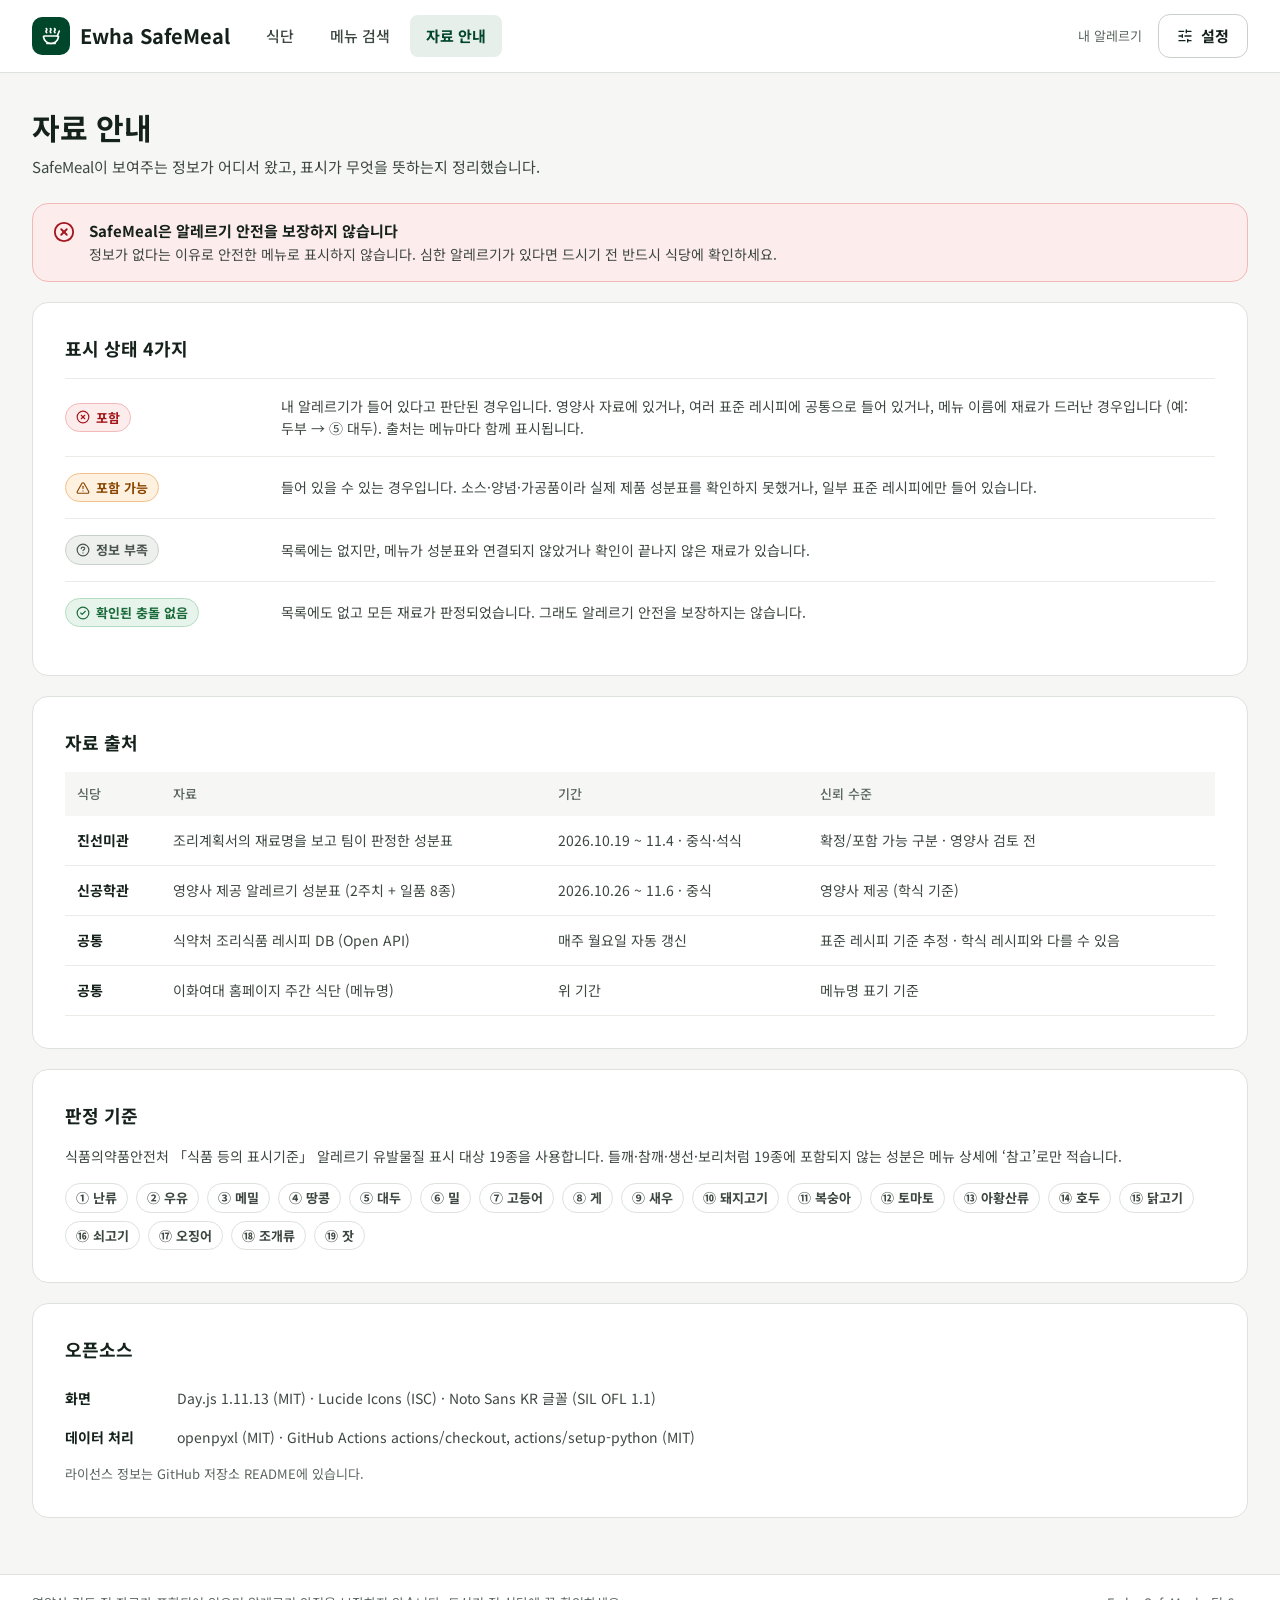
==== commit 6a3bc50f: "fix: 리뷰 반영 - 출처,판정 상태 문구 lookup.js  기준으로 수정" ====
--- a/guide.html
+++ b/guide.html
@@ -53,7 +53,7 @@
               <td data-label="식당">신공학관</td>
               <td data-label="자료">영양사 제공 알레르기 성분표 (2주치 + 일품 8종)</td>
               <td data-label="기간">2026.10.26 ~ 11.6 · 중식</td>
-              <td data-label="신뢰 수준">일반 제품 기준 추정</td>
+              <td data-label="신뢰 수준">영양사 제공 (학식 기준)</td>
             </tr>
             <tr>
               <td data-label="식당">공통</td>
@@ -92,7 +92,7 @@
             <dd>openpyxl (MIT) · GitHub Actions actions/checkout, actions/setup-python (MIT)</dd>
           </div>
         </dl>
-        <p class="guide-card__text oss-list__note">라이선스 전문과 버전은 GitHub 저장소 README에 있습니다.</p>
+        <p class="guide-card__text oss-list__note">라이선스 정보는 GitHub 저장소 README에 있습니다.</p>
       </section>
     </div>
   </main>
--- a/css/pages/settings.css
+++ b/css/pages/settings.css
@@ -4,9 +4,9 @@
 }
 
 .settings-panel .sheet__title {
-  padding-right: 48px;
-  font-size: 24px;
-  line-height: 36px;
+  padding-right: 3rem;
+  font-size: 1.5rem;
+  line-height: 2.25rem;
 }
 
 .settings-panel .sheet__body {
@@ -16,28 +16,28 @@
 }
 
 .settings-panel .settings-description {
-  margin-top: 4px;
+  margin-top: 0.25rem;
   color: var(--color-text-2);
-  font-size: 14px;
+  font-size: 0.875rem;
   line-height: 1.6;
 }
 
 .settings-panel .settings-note {
-  margin-bottom: 32px;
+  margin-bottom: 2rem;
   color: var(--color-text-3);
-  font-size: 13px;
+  font-size: 0.8125rem;
   line-height: 1.6;
 }
 
 .settings-panel .settings-error {
   color: var(--status-contains-fg);
-  font-size: 14px;
+  font-size: 0.875rem;
 }
 
 .settings-panel .sheet__actions {
   justify-content: space-between;
   margin-top: auto;
-  padding-top: 16px;
+  padding-top: 1rem;
   border-top: 1px solid var(--color-divider);
 }
 
@@ -50,7 +50,7 @@
   .settings-panel .sheet__actions {
     position: sticky;
     bottom: -1px;
-    padding-bottom: 8px;
+    padding-bottom: 0.5rem;
     background: var(--color-surface);
   }
 
@@ -59,25 +59,32 @@
   }
 }
 #allergy-settings-notice:not(:empty) {
-  margin-bottom: 24px;
+  margin-bottom: 1.5rem;
 }
 .settings-ingredient-badge {
   flex-shrink: 0;
   max-width: 50%;
-  padding: 5px 10px;
+  padding: 0.3125rem 0.625rem;
   border: 1px solid var(--color-border);
   border-radius: var(--radius-pill);
   background: var(--color-bg);
   color: var(--color-text-2);
-  font-size: 12px;
+  font-size: 0.75rem;
   line-height: 1.5;
   text-align: center;
   overflow-wrap: anywhere;
 }
 
 .settings-menu-guide {
-  margin-bottom: 16px;
+  margin-bottom: 1rem;
   color: var(--color-text-3);
-  font-size: 13px;
+  font-size: 0.8125rem;
   line-height: 1.6;
 }
+@media (max-width: 768px) {
+  .settings-menu-guide {
+    margin-bottom: 0;
+    padding: 0.75rem 0.875rem;
+    border-bottom: 1px solid var(--color-divider);
+  }
+}
